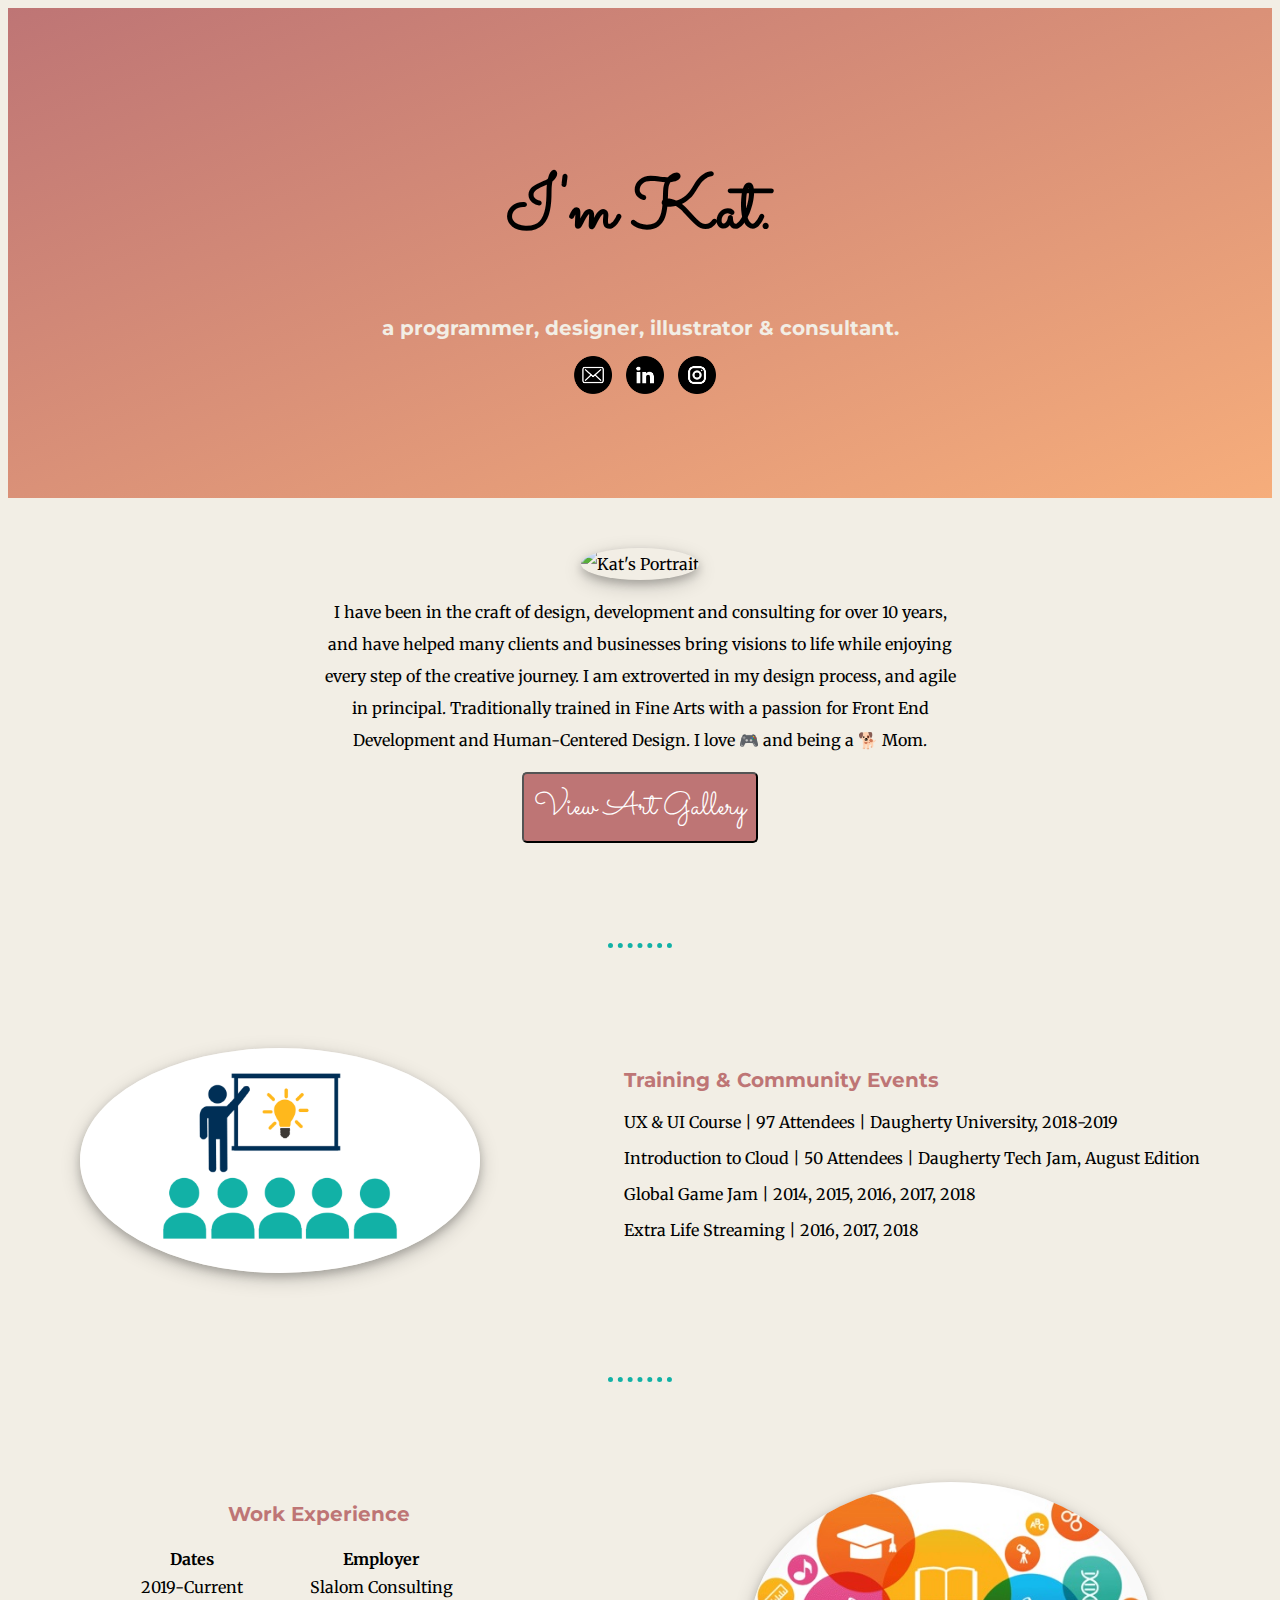
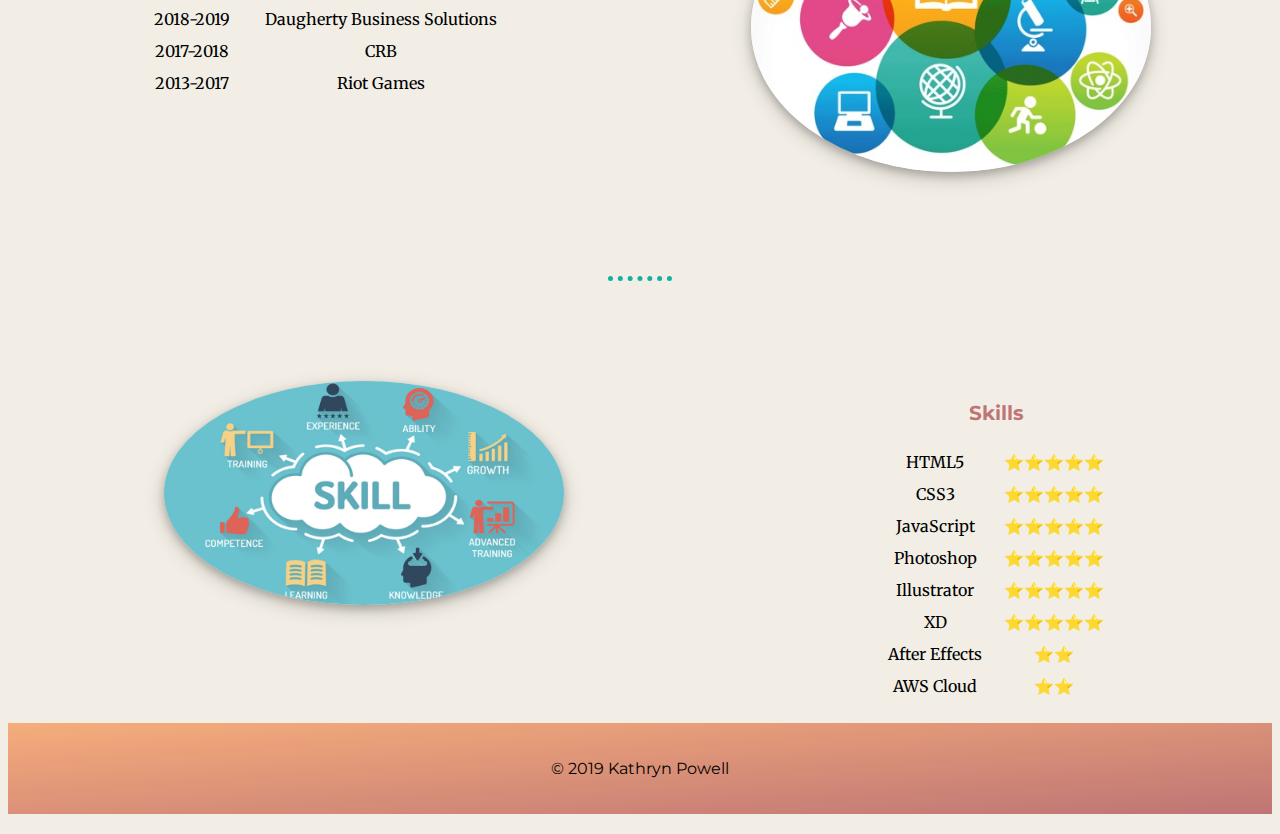
==== index.html @ ec4b1ef0 "initial-commit" ====
<!DOCTYPE html>
<html lang="en" dir="ltr">

<head>
  <meta charset="utf-8">
  <title>Kat Consulting & Design</title>
  <link rel="stylesheet" href="css/styles.css">
  <link rel="icon" href="favicon.ico" />
  <link href="https://fonts.googleapis.com/css?family=Merriweather|Montserrat|Sacramento&display=swap" rel="stylesheet">
</head>

<body>
  <div class="intro-container">
    <h1>I'm Kat.</h1>  
    <h2>a programmer, designer, illustrator & consultant.</h2>
    <a class="icon" href="contact.html" target="_blank">
      <img src="images\icons\email-icon-black.png" style="width:3%">
    </a>
    <a class="icon" href="https://www.linkedin.com/in/kathryn-powell-331a3566/"target="_blank">
      <img src="images\icons\linkedin-icon-black.png" style="width:3%">
    </a>
    <a class="icon" href="https://www.instagram.com/thekatnes/"target="_blank">
      <img src="images\icons\instagram-icon-black.png" style="width:3%">
    </a>
  </div>

  <div class="about-container">
    <img class="img-shadow" src="images/2019-red-01.jpg" style="height: 500px; border-radius: 50%" alt="Kat's Portrait">
    <p>
      I have been in the craft of design, development and consulting for over 10 years, and have helped many clients and businesses bring visions to life while enjoying every step of the creative journey. I am extroverted in my design process, and agile in principal.
      Traditionally trained in Fine Arts with a passion for Front End Development and Human-Centered Design. I love 🎮 and being a 🐕 Mom.</p>
      <div>
        <button class="gallery-btn"><a href="gallery.html"target="_blank">View Art Gallery</a></button>
      </div>
  </div>



  <hr>

  <div class="events-container">
    <div class="events-image">
      <img class="img-shadow" src="images/training.png" style="width: 400px; border-radius: 100%">
    </div>
    <div class="events-details">
      <h3>Training & Community Events</h3>
      <p>UX & UI Course | 97 Attendees | Daugherty University, 2018-2019</p>
      <p>Introduction to Cloud | 50 Attendees | Daugherty Tech Jam, August Edition</p>
      <p>Global Game Jam | 2014, 2015, 2016, 2017, 2018</p>
      <p>Extra Life Streaming | 2016, 2017, 2018</p>
    </div>
  </div>

  <hr>

  <div class="xp-container">
    <div class="xp-details">
      <h3>Work Experience</h3>
      <table style="width:100% border:1px; margin-left: auto; margin-right: auto">
        <tr>
          <th>Dates</th>
          <th>Employer</th>
        </tr>
        <tr>
          <td>2019-Current</td>
          <td>Slalom Consulting</td>
        </tr>
        <tr>
          <td>2018-2019</td>
          <td>Daugherty Business Solutions</td>
        </tr>
        <tr>
          <td>2017-2018</td>
          <td>CRB</td>
        </tr>
        <tr>
          <td>2013-2017</td>
          <td>Riot Games</td>
        </tr>
      </table>
    </div>
    <div>
    <img class="img-shadow" src="images/workexperience43.jpg" style="border-radius: 70%; width: 400px">
    </div>
  </div>

  <hr>

  <div class="skills-container">
    <div>
      <img class="img-shadow" src="images/skills.jpeg" style="border-radius: 70%; width: 400px">
    </div>
    <div>
      <h3>Skills</h3>
      <table style="width:100% border:1px; margin-left: auto; margin-right: auto">
        <tr>
          <td>HTML5</td>
          <td>⭐⭐⭐⭐⭐</td>
        </tr>
        <tr>
          <td>CSS3</td>
          <td>⭐⭐⭐⭐⭐</td>
        </tr>
        <tr>
          <td>JavaScript</td>
          <td>⭐⭐⭐⭐⭐</td>
        </tr>
        <tr>
          <td>Photoshop</td>
          <td>⭐⭐⭐⭐⭐</td>
        </tr>
        <tr>
          <td>Illustrator</td>
          <td>⭐⭐⭐⭐⭐</td>
        </tr>
        <tr>
          <td> XD</td>
          <td>⭐⭐⭐⭐⭐</td>
        </tr>
        <tr>
          <td> After Effects</td>
          <td>⭐⭐</td>
        </tr>
        <tr>
          <td>AWS Cloud</td>
          <td>⭐⭐</td>
        </tr>
      </table>
    </div>
  </div>


  <div class="footer">

    <div class="contact-me">
      <!-- <a class="btn" href="contact.html" target="_blank">
        <img src="images\icons\email-icon-black.png" style="width:5%">
      </a>
      <a class="footer-link" href="https://www.linkedin.com/in/kathryn-powell-331a3566/"target="_blank">
        <img src="images\icons\linkedin-icon-black.png" style="width:5%">
      </a>
      <a class="footer-link" href="https://www.instagram.com/thekatnes/"target="_blank">
        <img src="images\icons\instagram-icon-black.png" style="width:5%">
      </a> -->
      <p>© 2019 Kathryn Powell</p>
    </div>
  </div>


</body>

</html>
---- css/styles.css ----
body {
  background-color: #f2eee5;
  align-items: center;
  font-family: 'Merriweather', serif;
}

h1 {
font-family: 'Sacramento', cursive;
font-size: 4.65rem;
}

h2{
  font-family: 'Montserrat', sans-serif;
  font-size: 1.25rem;
  color: #f2eee5;
}

h3 {
font-family: 'Montserrat', sans-serif;
font-size: 1.25rem;
color: #be7575;
}

hr {
  margin-top: 100px;
  margin-bottom: 100px;
  border-style: none;
  border-top-style: dotted;
  border-color: #12B1A6;
  border-width: 5px;
  width: 5%;
}

a {
  text-decoration: none;
  color: white;
}

p th tr td {
  font-family: 'Montserrat', sans-serif;
}

td {
  padding: 5px 10px;
}

.gallery-btn {
  font-family: 'Sacramento';
  font-size: 2rem;
  border-radius: 5px;
  padding: 10px;
  background-color: #be7575;
  color: white;
}

.img-shadow {
  box-shadow: 0 4px 8px 0 rgba(0, 0, 0, 0.2), 0 6px 20px 0 rgba(0, 0, 0, 0.19);
}

.icon {
  padding-left: 10px;
}

.intro-container {
  text-align: center;
  position: relative;
  padding: 100px 0;
  margin-bottom: 50px;
  background-image: linear-gradient(to bottom right, #be7575, #f6ad7b);
  background-size: cover;
}

.about-container {
  width: 50%;
  text-align: center;
  position: relative;
  margin-left: auto;
  margin-right: auto;
  line-height: 2;
}

.events-container {
  display: flex;
  justify-content: space-around;
  align-content: center;
}

.xp-container {
  display: flex;
  justify-content: space-around;
  text-align: center;
}

.skills-container {
  display: flex;
  justify-content: space-around;
  text-align: center;
}

.footer {
  background-image: linear-gradient(to top left, #be7575, #f6ad7b);
  text-align: center;
  position: relative;
  font-family: 'Montserrat', sans-serif;
  margin: 20px 0;
  padding: 20px;
}

.gallery-container {
  display: flex;
  flex-wrap: wrap;
  justify-content: space-around;
  border: 3px solid #d3cfc6;
  padding: 5% 5%;
  margin: 2%;
}

.gallery-img {
  padding: 5%;
}
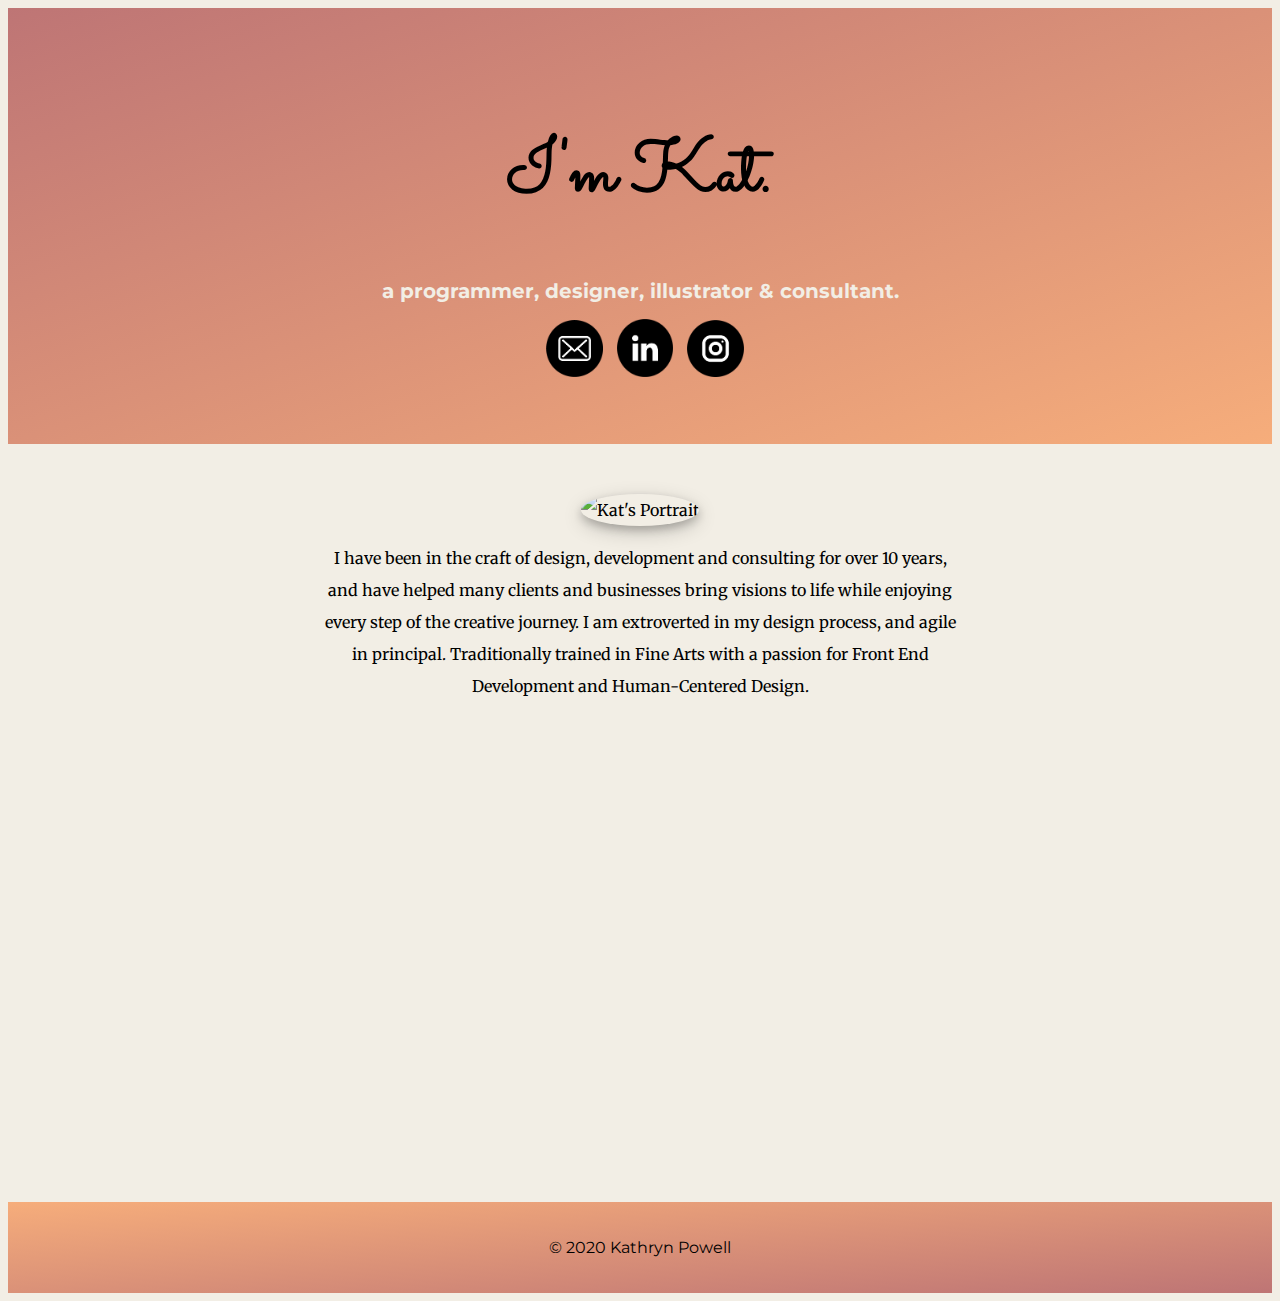
==== commit c7677d5a: "simplifying the site to help establish intent" ====
--- a/index.html
+++ b/index.html
@@ -14,13 +14,13 @@
     <h1>I'm Kat.</h1>  
     <h2>a programmer, designer, illustrator & consultant.</h2>
     <a class="icon" href="contact.html" target="_blank">
-      <img src="images\icons\email-icon-black.png" style="width:3%">
+      <img src="images\icons\email-icon-black.png" style="width:5%">
     </a>
     <a class="icon" href="https://www.linkedin.com/in/kathryn-powell-331a3566/"target="_blank">
-      <img src="images\icons\linkedin-icon-black.png" style="width:3%">
+      <img src="images\icons\linkedin-icon-black.png" style="width:5%">
     </a>
     <a class="icon" href="https://www.instagram.com/thekatnes/"target="_blank">
-      <img src="images\icons\instagram-icon-black.png" style="width:3%">
+      <img src="images\icons\instagram-icon-black.png" style="width:5%">
     </a>
   </div>
 
@@ -28,15 +28,17 @@
     <img class="img-shadow" src="images/2019-red-01.jpg" style="height: 500px; border-radius: 50%" alt="Kat's Portrait">
     <p>
       I have been in the craft of design, development and consulting for over 10 years, and have helped many clients and businesses bring visions to life while enjoying every step of the creative journey. I am extroverted in my design process, and agile in principal.
-      Traditionally trained in Fine Arts with a passion for Front End Development and Human-Centered Design. I love 🎮 and being a 🐕 Mom.</p>
-      <div>
+      Traditionally trained in Fine Arts with a passion for Front End Development and Human-Centered Design. </p>
+      <!-- I love 🎮 and being a 🐕 Mom. -->
+      
+      <!-- <div>
         <button class="gallery-btn"><a href="gallery.html"target="_blank">View Art Gallery</a></button>
-      </div>
+      </div> -->
   </div>
 
 
 
-  <hr>
+  <!-- <hr>
 
   <div class="events-container">
     <div class="events-image">
@@ -127,7 +129,7 @@
         </tr>
       </table>
     </div>
-  </div>
+  </div> -->
 
 
   <div class="footer">
@@ -142,7 +144,7 @@
       <a class="footer-link" href="https://www.instagram.com/thekatnes/"target="_blank">
         <img src="images\icons\instagram-icon-black.png" style="width:5%">
       </a> -->
-      <p>© 2019 Kathryn Powell</p>
+      <p>© 2020 Kathryn Powell</p>
     </div>
   </div>
 
--- a/css/styles.css
+++ b/css/styles.css
@@ -64,7 +64,7 @@
 .intro-container {
   text-align: center;
   position: relative;
-  padding: 100px 0;
+  padding: 5%;
   margin-bottom: 50px;
   background-image: linear-gradient(to bottom right, #be7575, #f6ad7b);
   background-size: cover;
@@ -101,8 +101,9 @@
   background-image: linear-gradient(to top left, #be7575, #f6ad7b);
   text-align: center;
   position: relative;
+  margin-top: 500px;
   font-family: 'Montserrat', sans-serif;
-  margin: 20px 0;
+  /* margin: 20px 0; */
   padding: 20px;
 }
 
